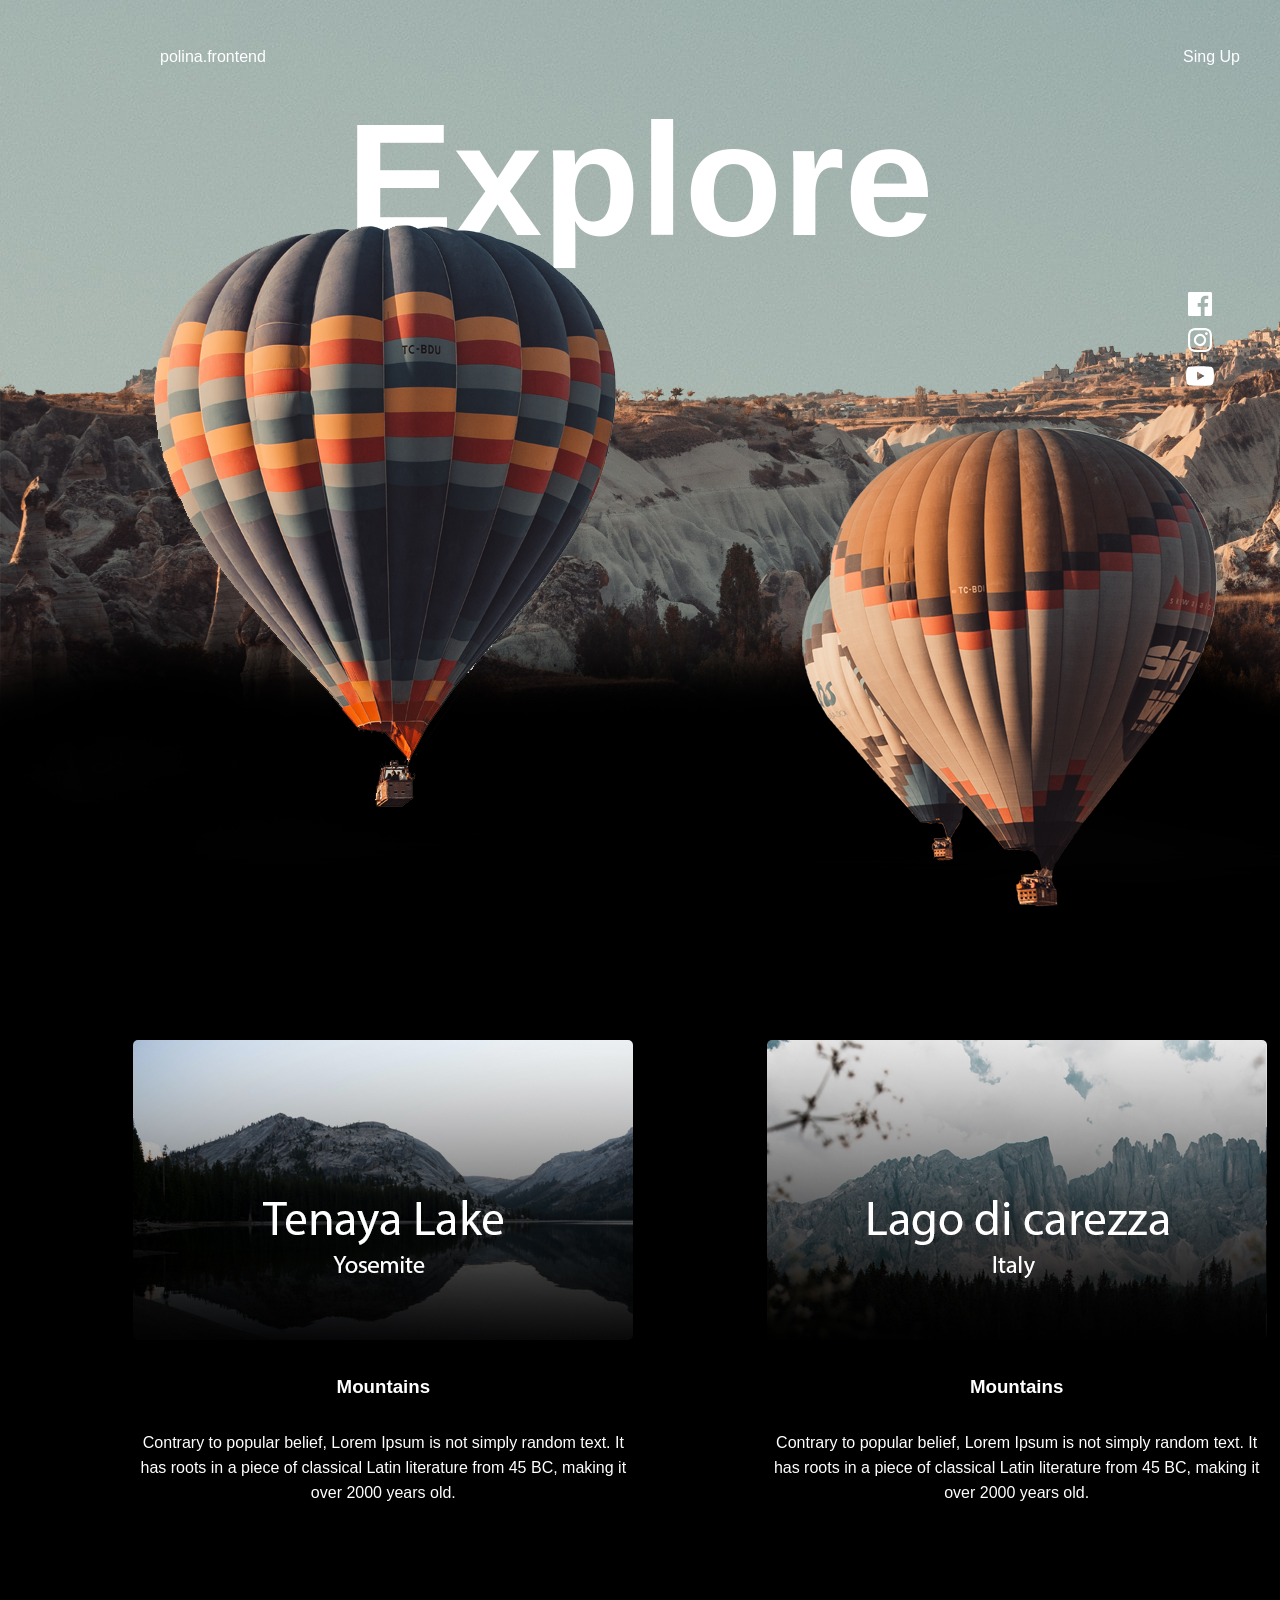
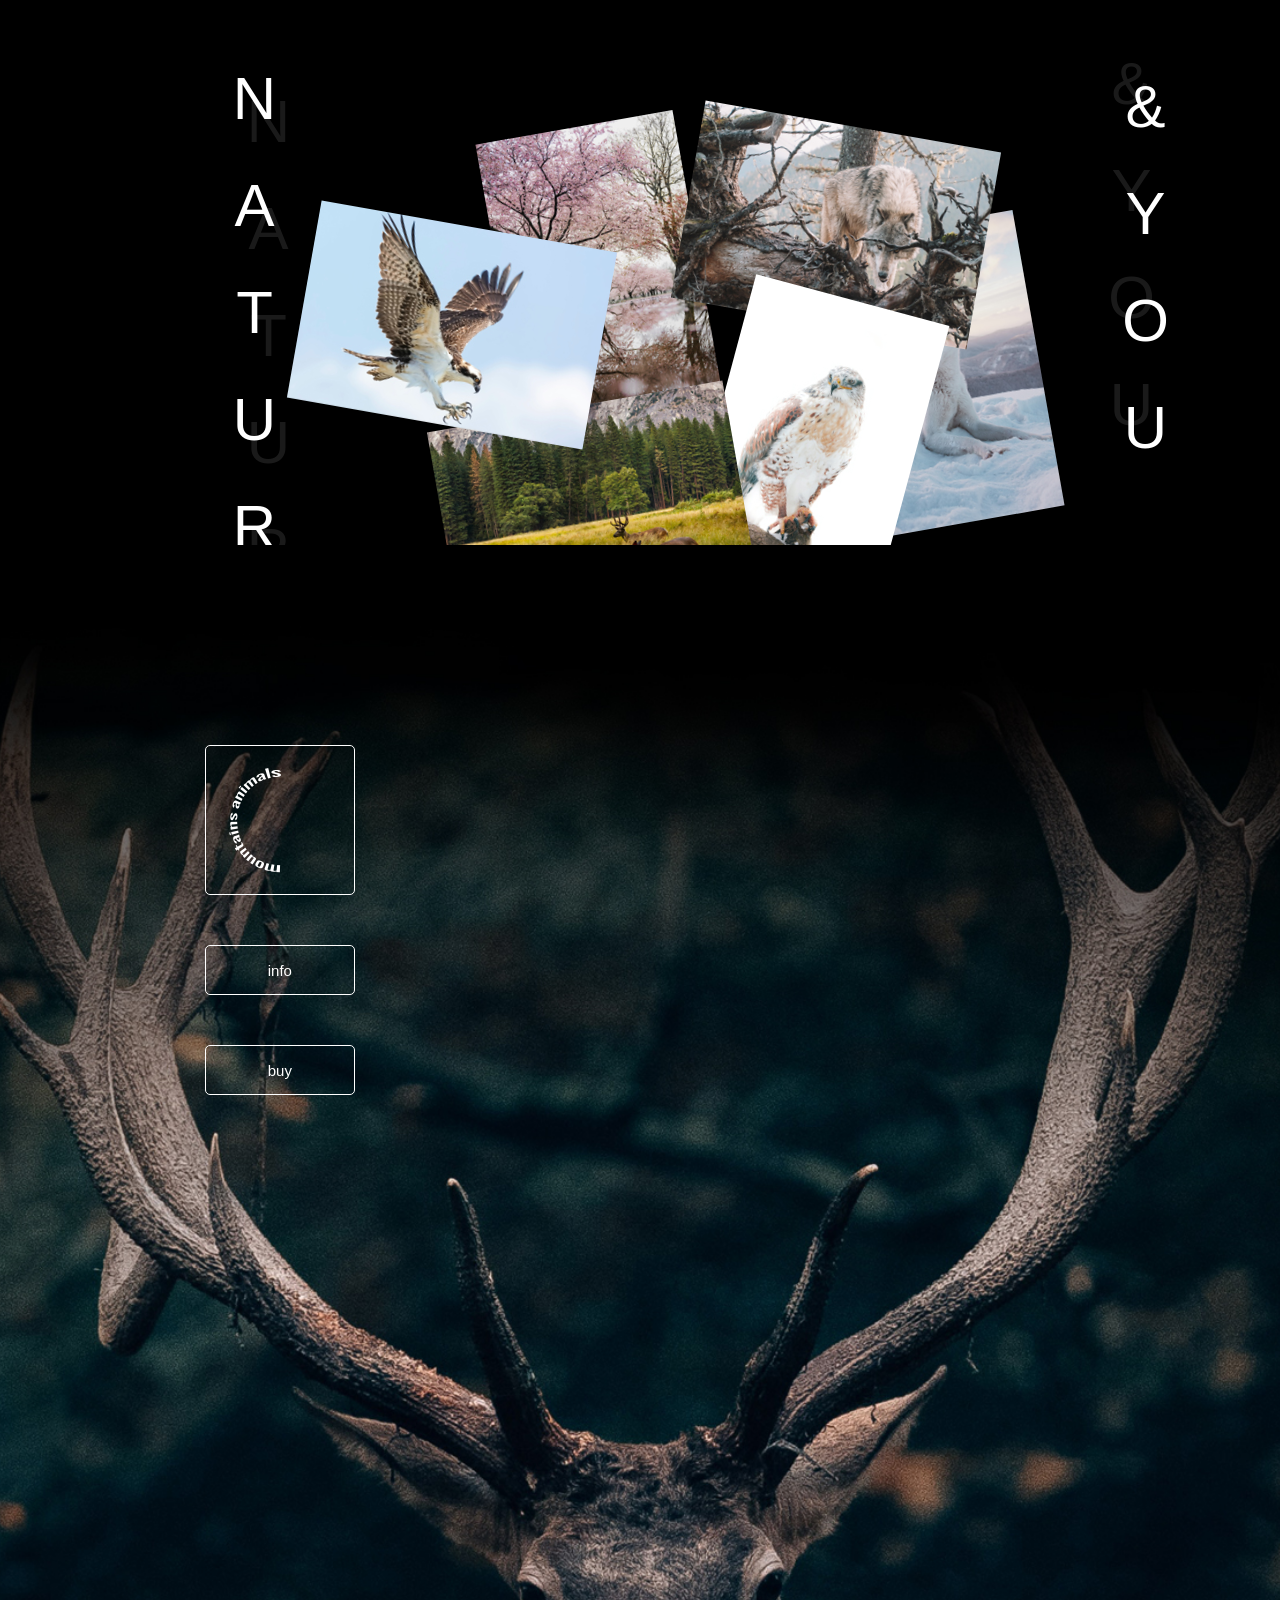
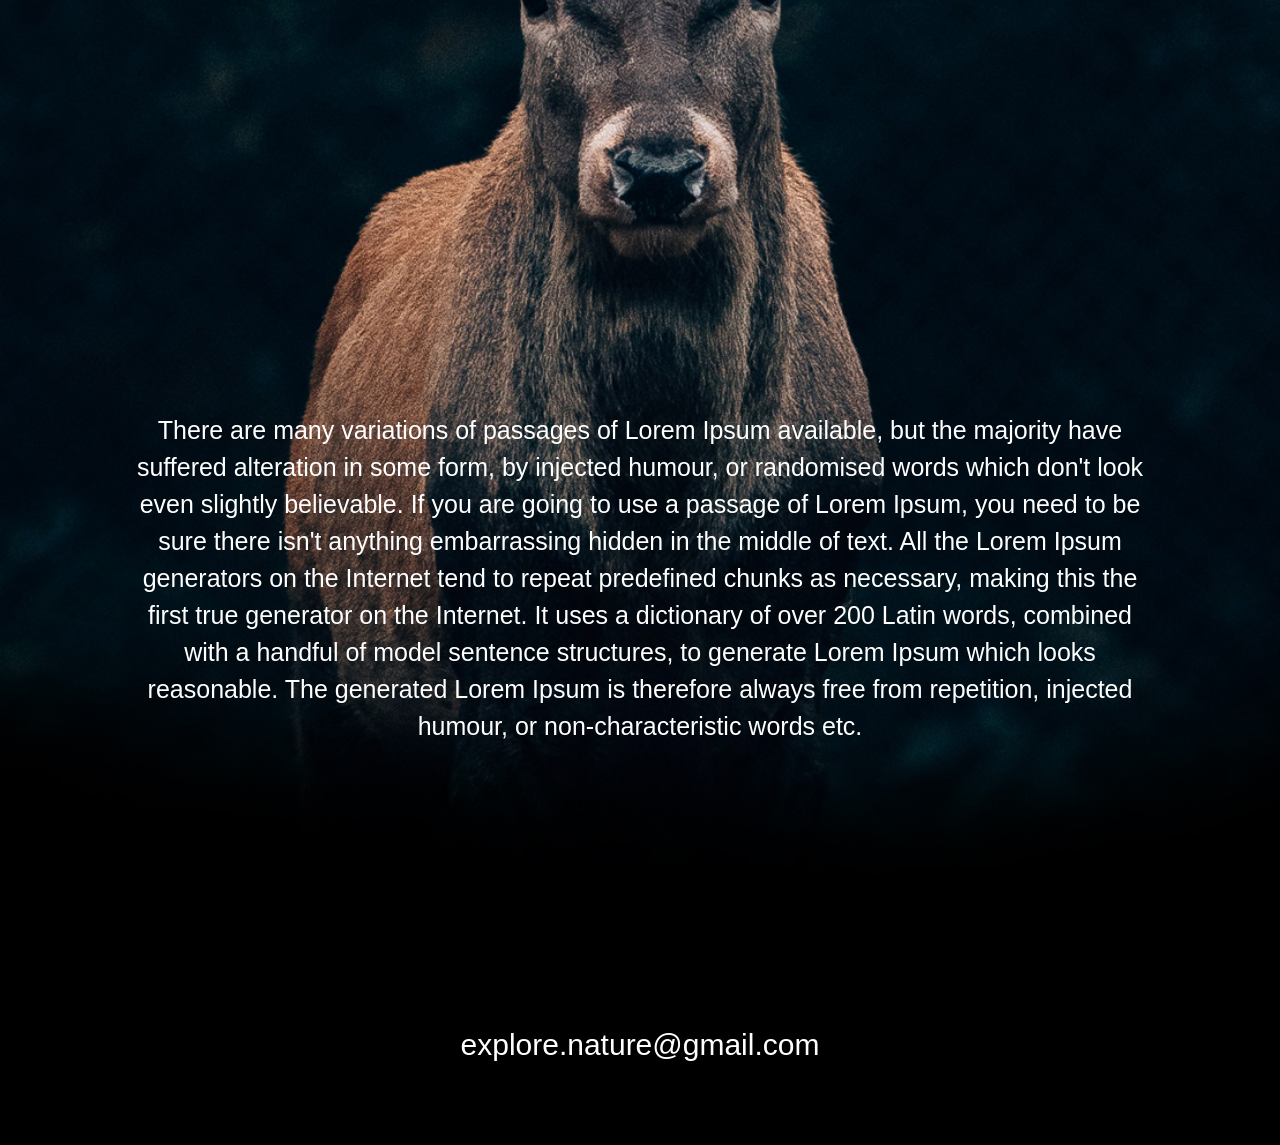
==== parallax/index.html @ 0ececf9d "add files add" ====
<!DOCTYPE html>
<html lang="en">
<head>
    <meta charset="UTF-8">
    <title>Explore</title>
    <meta http-equiv="X-UA-Compatible" content="IE=edge,chrome=1" />
    <meta name="description" content="" />
    <meta name="viewport" content="width=device-width, initial-scale=1" />
    <link rel="stylesheet" href="style.css" />
</head>
<body>
    <section>
        <nav>
            <a href="#">polina.frontend</a>
            <a href="#">Sing Up</a>
        </nav>
        <div class="social">
            <a href="#">
                <svg width="32" height="32" viewBox="0 0 32 32" xmlns="http://www.w3.org/2000/svg">
                    <path d="M26.67 4H5.33C4.97807 4.00262 4.6413 4.14358 4.39244 4.39244C4.14358 4.6413 4.00262 4.97807 4 5.33V26.67C4.00262 27.0219 4.14358 27.3587 4.39244 27.6076C4.6413 27.8564 4.97807 27.9974 5.33 28H16.82V18.72H13.7V15.09H16.82V12.42C16.82 9.32 18.71 7.63 21.49 7.63C22.42 7.63 23.35 7.63 24.28 7.77V11H22.37C20.86 11 20.57 11.72 20.57 12.77V15.08H24.17L23.7 18.71H20.57V28H26.67C27.0219 27.9974 27.3587 27.8564 27.6076 27.6076C27.8564 27.3587 27.9974 27.0219 28 26.67V5.33C27.9974 4.97807 27.8564 4.6413 27.6076 4.39244C27.3587 4.14358 27.0219 4.00262 26.67 4Z"/>
                </svg>
            </a>
            <a href="#">
                <svg width="32" height="32" viewBox="0 0 32 32" xmlns="http://www.w3.org/2000/svg">
                    <path d="M22.4056 11.0343C23.2009 11.0343 23.8456 10.3896 23.8456 9.5943C23.8456 8.79901 23.2009 8.1543 22.4056 8.1543C21.6103 8.1543 20.9656 8.79901 20.9656 9.5943C20.9656 10.3896 21.6103 11.0343 22.4056 11.0343Z"/>
                    <path d="M16.0001 9.83789C14.7813 9.83789 13.5899 10.1993 12.5766 10.8764C11.5632 11.5535 10.7734 12.5159 10.307 13.6419C9.84056 14.7679 9.71853 16.0069 9.9563 17.2023C10.1941 18.3976 10.781 19.4956 11.6428 20.3574C12.5046 21.2192 13.6026 21.8061 14.7979 22.0439C15.9933 22.2817 17.2323 22.1596 18.3583 21.6932C19.4843 21.2268 20.4467 20.437 21.1238 19.4236C21.8009 18.4103 22.1623 17.2189 22.1623 16.0001C22.1623 14.3658 21.5131 12.7984 20.3574 11.6428C19.2018 10.4871 17.6344 9.83789 16.0001 9.83789ZM16.0001 20.0001C15.209 20.0001 14.4356 19.7655 13.7778 19.326C13.12 18.8864 12.6073 18.2617 12.3046 17.5308C12.0018 16.7999 11.9226 15.9957 12.077 15.2197C12.2313 14.4438 12.6123 13.7311 13.1717 13.1717C13.7311 12.6123 14.4438 12.2313 15.2197 12.0769C15.9957 11.9226 16.7999 12.0018 17.5308 12.3046C18.2617 12.6073 18.8864 13.12 19.326 13.7778C19.7655 14.4356 20.0001 15.209 20.0001 16.0001C20.0001 17.061 19.5787 18.0784 18.8285 18.8285C18.0784 19.5787 17.061 20.0001 16.0001 20.0001Z"/>
                    <path d="M16 6.1622C19.2041 6.1622 19.5837 6.1744 20.849 6.2322C21.61 6.24126 22.3637 6.38103 23.0773 6.6454C23.5948 6.84509 24.0648 7.15087 24.457 7.5431C24.8492 7.93532 25.155 8.4053 25.3547 8.9228C25.6191 9.63641 25.7588 10.3901 25.7679 11.1511C25.8256 12.4164 25.8379 12.796 25.8379 16.0001C25.8379 19.2042 25.8257 19.5838 25.7679 20.8491C25.7588 21.6101 25.6191 22.3638 25.3547 23.0774C25.155 23.5949 24.8492 24.0649 24.457 24.4571C24.0648 24.8493 23.5948 25.1551 23.0773 25.3548C22.3637 25.6192 21.61 25.7589 20.849 25.768C19.5838 25.8257 19.2044 25.838 16 25.838C12.7956 25.838 12.4162 25.8258 11.151 25.768C10.39 25.7589 9.63631 25.6192 8.9227 25.3548C8.4052 25.1551 7.93522 24.8493 7.543 24.4571C7.15077 24.0649 6.84499 23.5949 6.6453 23.0774C6.38093 22.3638 6.24116 21.6101 6.2321 20.8491C6.1744 19.5838 6.1621 19.2042 6.1621 16.0001C6.1621 12.796 6.1743 12.4164 6.2321 11.1511C6.24116 10.3901 6.38093 9.63641 6.6453 8.9228C6.84497 8.40528 7.15076 7.93529 7.54298 7.54304C7.93521 7.1508 8.40519 6.845 8.9227 6.6453C9.63631 6.38093 10.39 6.24116 11.151 6.2321C12.4163 6.1744 12.7959 6.1621 16 6.1621V6.1622ZM16 4C12.741 4 12.3323 4.0138 11.0524 4.0722C10.0571 4.09218 9.07229 4.28079 8.14 4.63C7.34273 4.93831 6.61868 5.4098 6.01424 6.01424C5.4098 6.61868 4.93831 7.34273 4.63 8.14C4.28073 9.07245 4.09213 10.0574 4.0722 11.0529C4.0138 12.3323 4 12.741 4 16C4 19.259 4.0138 19.6677 4.0722 20.9476C4.09214 21.9431 4.28075 22.928 4.63 23.8605C4.93831 24.6578 5.4098 25.3818 6.01424 25.9863C6.61868 26.5907 7.34273 27.0622 8.14 27.3705C9.07245 27.7198 10.0574 27.9084 11.0529 27.9283C12.3323 27.9862 12.741 28 16 28C19.259 28 19.6677 27.9862 20.9476 27.9278C21.9431 27.9079 22.928 27.7193 23.8605 27.37C24.6578 27.0617 25.3818 26.5902 25.9863 25.9858C26.5907 25.3813 27.0622 24.6573 27.3705 23.86C27.7198 22.9275 27.9084 21.9426 27.9283 20.9471C27.9862 19.6677 28 19.259 28 16C28 12.741 27.9862 12.3323 27.9278 11.0524C27.9078 10.0571 27.7192 9.07229 27.37 8.14C27.0616 7.34283 26.5901 6.61887 25.9857 6.01452C25.3812 5.41017 24.6572 4.93876 23.86 4.6305C22.9275 4.28124 21.9426 4.09264 20.9471 4.0727C19.6677 4.0138 19.259 4 16 4Z"/>
                </svg>
            </a>
            <a href="#">
                <svg width="32" height="32" viewBox="0 0 32 32" xmlns="http://www.w3.org/2000/svg">
                    <path d="M29.41 9.25995C29.2507 8.66799 28.9387 8.12826 28.5052 7.69479C28.0717 7.26131 27.532 6.94929 26.94 6.78995C24.76 6.19995 16 6.19995 16 6.19995C16 6.19995 7.24002 6.19995 5.06002 6.78995C4.46806 6.94929 3.92833 7.26131 3.49485 7.69479C3.06138 8.12826 2.74936 8.66799 2.59002 9.25995C2.18297 11.4832 1.98543 13.7398 2.00002 16C1.98543 18.2601 2.18297 20.5167 2.59002 22.74C2.74936 23.3319 3.06138 23.8716 3.49485 24.3051C3.92833 24.7386 4.46806 25.0506 5.06002 25.2099C7.24002 25.7999 16 25.7999 16 25.7999C16 25.7999 24.76 25.7999 26.94 25.2099C27.532 25.0506 28.0717 24.7386 28.5052 24.3051C28.9387 23.8716 29.2507 23.3319 29.41 22.74C29.8171 20.5167 30.0146 18.2601 30 16C30.0146 13.7398 29.8171 11.4832 29.41 9.25995ZM13.2 20.2V11.8L20.47 16L13.2 20.2Z"/>
                </svg>
            </a>
        </div>
        <div class="container" id="main">
            <h2 class="main-title" id="title">Explore</h2>
            <img src="3.png" id="bg1">
            <img src="1.png" id="balloon">
            <img src="2.png" id="balloons">
        </div>
        <div class="content" id="content">
            <div class="content-images">
                <div class="content-block left" id="left">
                    <img src="222.jpg" class="w22">
                    <h3  class="text">Mountains</h3>
                    <p>Contrary to popular belief, Lorem Ipsum is not simply random text. It has roots in a piece of classical Latin literature from 45 BC, making it over 2000 years old. </p>
                </div>
                <div class="content-block right" id="right">
                    <img src="333.jpg" class="w33">
                    <h3 class="text">Mountains</h3>
                    <p>Contrary to popular belief, Lorem Ipsum is not simply random text. It has roots in a piece of classical Latin literature from 45 BC, making it over 2000 years old. </p>
                </div>
            </div>
        </div>
        <div class="photos">
            <p id="nature">nature</p>
            <p id="nature2">nature</p>
            <div class="items">
                <div class="photo1_hover">
                    <img src="11.jpg" id="photo1">
                </div>
                <img src="22.jpg" id="photo2">
                <img src="33.jpg" id="photo3">
                <img src="44.jpg" id="photo4">
                <img src="55.jpg" id="photo6">
                <img src="66.jpg" id="photo5">
            </div>
            <p id="you">&you</p>
            <p id="you2">&you</p>
        </div>
        <div class="photo">
            <div class="textRotate">
                <img src="15.png"  id="textRotate">
            </div>
            <button class="btn-info">info</button>
            <button class="btn-buy">buy</button>
           <img src="big-photo2.jpg" id="big-photo">
            <p class="photo-text" id="photo-text">There are many variations of passages of Lorem Ipsum available, but the majority have suffered alteration in some form, by injected humour, or randomised words which don't look even slightly believable. If you are going to use a passage of Lorem Ipsum, you need to be sure there isn't anything embarrassing hidden in the middle of text. All the Lorem Ipsum generators on the Internet tend to repeat predefined chunks as necessary, making this the first true generator on the Internet. It uses a dictionary of over 200 Latin words, combined with a handful of model sentence structures, to generate Lorem Ipsum which looks reasonable. The generated Lorem Ipsum is therefore always free from repetition, injected humour, or non-characteristic words etc.</p>
        </div>
        <div class="footer" id="footer">
            <p class="footer-text">explore.nature@gmail.com</p>
        </div>
    </section>

    <script src="./script.js"></script>
</body>
</html>
---- parallax/style.css ----
@keyframes slideInFromTop {
    0% {
        transform: translateY(50%);
    }
    100% {
        transform: translateY(0);
    }
}

@keyframes slideInFromBottom {
    0% {
        transform: translateY(50%);
    }
    100% {
        transform: translateY(0);
    }
}

@keyframes slideIn {
    0% {
        opacity: 0;
    }
    100% {
        opacity: 1;
    }
}

@keyframes slideInleft {
    0% {
        opacity: 0;
        transform: translateX(-50%);
    }
    100% {
        opacity: 1;
        transform: translateX(0);
    }
}

@keyframes slideInRight {
    0% {
        opacity: 0;
        transform: translateX(50%);
    }
    100% {
        opacity: 1;
        transform: translateX(0);
    }
}

@keyframes rotateAnimation1 {
    0% {
        transform: rotate(-45deg);
        left: 45%;
        top: 50px;
    }
    100% {
        left: 49%;
        top: -20px;
        transform: rotate(10deg);
    }
}

@keyframes rotateAnimation1_hover {
    0% {
        transform: rotate(0deg);
    }
    100% {
        transform: rotate(-10deg);
    }
}
@keyframes rotateAnimation2 {
    0% {
        left: 47%;
        bottom: 155px;
        transform: rotate(45deg);
    }
    100% {
        left: 51%;
        bottom: 50px;
        transform: rotate(15deg);
    }
}

@keyframes rotateAnimation3 {
    0% {
        right: 45%;
        top: 50px;
        transform: rotate(-45deg);
    }
    100% {
        right: 50%;
        top: -20px;
        transform: rotate(-10deg);
    }
}

@keyframes rotateAnimation4 {
    0% {
        right: 42%;
        bottom: 155px;
        transform: rotate(-45deg);
    }
    100% {
        right: 47%;
        bottom: 40px;
        transform: rotate(-10deg);
    }
}

@keyframes rotateAnimation5 {
    0% {
        right: 40%;
        top: 80px;
        transform: rotate(45deg);
    }
    100% {
        right: 57%;
        top: 80px;
        transform: rotate(10deg);
    }
}

@keyframes rotateAnimation6 {
    0% {
        left: 40%;
        bottom: 120px;
        transform: rotate(55deg);
    }
    100% {
        left: 60%;
        bottom: 120px;
        transform: rotate(-10deg);
    }
}


@keyframes slideInBottom {
    0% {
        opacity: 0;
        transform: translateX(-50%) translateY(200px);
    }
    100% {
        opacity: 1;
        transform: translateX(-50%) translateY(0);
    }
}

@keyframes slideInBottomFooter {
    0% {
        opacity: 0;
        transform: translateY(-100px);
    }
    100% {
        opacity: 1;
        transform: translateY(0);
    }
}

@keyframes rotating {
    100% {
        transform:rotate(360deg);
    }
}

body {
    margin: 0 auto;
    min-width: 1400px;
    max-width: 2500px;
    background-color: black;
}

* {
    margin: 0;
    padding: 0;
    box-sizing: border-box;
    font-family: "Roboto", sans-serif;
}

nav {
    width: 100%;
    display: flex;
    padding: 3rem 10rem;
    justify-content: space-between;
    position: absolute;
    z-index: 20;
}

nav a {
    color: white;
    text-decoration: none;
}

section {
    position: relative;
    width: inherit;
    height: auto;
    overflow: hidden;
}

.social {
    position: fixed;
    bottom: 50%;
    right: 5%;
    transform: translateY(-50%);
    z-index: 100;
    fill: white;
    text-decoration: none;
    display: flex;
    flex-direction: column;
    align-items: center;
    justify-content: center;
}

.container {
    position: relative;
    z-index: 10;
    width: 100%;
    height: 100vh;
    background-image: url("./bg.jpg");
}

#balloon {
    width: fit-content;
    position: absolute;
    left: 10%;
    object-fit: cover;
    z-index: 2;
    animation: 1s ease-out 0s 1 slideInFromBottom;
    transition: top 2s ease 0s;
}

#balloons {
    width: fit-content;
    position: absolute;
    right: 10%;
    object-fit: cover;
    z-index: 2;
    animation: 1s ease  slideInFromTop;
    transition: top 2s ease 0s;
}

#bg1 {
    position: absolute;
    height: 100vh;
    object-fit: cover;
    z-index: 2;
    transition: top;
    width: min-content;
}

#title {
    animation: 1s ease-out 0s 1 slideIn;
}

.main-title {
    position: fixed;
    height: 100vh;
    line-height: 100vh;
    top: 20%;
    left: 50%;
    font-size: 10rem;
    transform: translate(-50%, -50%);
    color: white;
    z-index: 2;
}

.content {
    width: 100%;
    min-height: 60vh;
    color: white;
    position: relative;
    z-index: 20;
    background-image: url("./bg-black.png");
    background-position: center top;
}

.content-images {
    display: flex;
    justify-content: space-evenly;
    align-items: center;
    text-align: center;
    padding-top: 10%;
}

.content-images .content-block {
    z-index: 5;
    margin: 0;
}

.content-images .content-block img {
    border-radius: 5px;
}

.content-images .content-block p {
    font-weight: lighter;
    line-height: 25px;
    width: 500px;
    padding-bottom: 100px;
    margin: 0 auto;
}

.text {
    padding: 2rem 0;
}

.left {
    background-color: black;
    border-radius: 5px;
    transform: translateX(-100px);
    opacity: 0;
    animation-fill-mode: forwards;
    animation-duration: 1.5s;
}

.right {
    background-color: black;
    border-radius: 5px;
    transform: translateX(100px);
    opacity: 0;
    animation-duration: 1.5s;
    animation-fill-mode: forwards;
}

.photos {
    height: 60vh;
    width: 100%;
    background-color: black;
    text-align: center;
    position: relative;
    z-index: 20;
    padding-top: 10%;
}

.items {
    position: relative;
    height: 500px;
}

.items:hover {

}

#nature, #you, #nature2, #you2 {
    position: absolute;
    height: 80%;
    text-align: center;
    padding: 10px;
    writing-mode: vertical-lr;
    text-orientation: upright;
    color: white;
    font-size: 60px;
    letter-spacing: 40px;
    font-weight: lighter;
    text-transform: uppercase;
}

#nature {
    top: 50px;
    left: 15%;
}

#nature2 {
    top: 73px;
    left: 16%;
    opacity: 0.1;
}

#you {
    bottom: 50px;
    right: 15%;
}

#you2 {
    bottom: 73px;
    right: 16%;
    opacity: 0.1;
}

#photo1 {
    position: absolute;
    top: 50px;
    left: 45%;
    z-index: 4;
    transform: rotate(-45deg);
    animation-duration: 0.9s;
    animation-fill-mode: forwards;
    cursor: pointer;
}

/*.photo1_hover:hover {*/
/*    animation-name: rotateAnimation1_hover;*/
/*    animation-duration: 0.9s;*/
/*    animation-fill-mode: forwards;*/
/*}*/

/*.photo1_hover:hover #photo1 {*/
/*    z-index: 1000;*/
/*}*/

#photo2 {
    position: absolute;
    left: 47%;
    bottom: 155px;
    z-index: 4;
    transform: rotate(45deg);
    animation-duration: 0.9s;
    animation-fill-mode: forwards;
}

#photo3 {
    position: absolute;
    right: 45%;
    z-index: 3;
    transform: rotate(-45deg);
    animation-duration: 0.9s;
    animation-fill-mode: forwards;
}

#photo4 {
    position: absolute;
    right: 40%;
    z-index: 4;
    transform: rotate(-45deg);
    animation-duration: 0.9s;
    animation-fill-mode: forwards;
}

#photo5 {
    position: absolute;
    right: 40%;
    z-index: 4;
    transform: rotate(45deg);
    animation-duration: 0.9s;
    animation-fill-mode: forwards;
}

#photo6 {
    position: absolute;
    left: 40%;
    z-index: 3;
    transform: rotate(-45deg);
    animation-duration: 0.9s;
    animation-fill-mode: forwards;
}

.photo {
    height: 2000px;
    width: 100%;
    max-width: 100vw;
    background-color: black;
    text-align: center;
    position: relative;
    z-index: 20;
    display: flex;
    justify-content: center;
}

.textRotate {
    width: 150px;
    height: 150px;
    position: absolute;
    top: 10%;
    left: 16%;
    border-radius: 5px;
    border: 1px solid white;
}
.btn-info {
    width: 150px;
    height: 50px;
    position: absolute;
    font-size: 15px;
    top: 20%;
    left: 16%;
    border-radius: 5px;
    border: 1px solid white;
    background-color: transparent;
    color: white;
    transition: background-color ease 0.5s;
}
.btn-buy {
    width: 150px;
    height: 50px;
    font-size: 15px;
    position: absolute;
    top: 25%;
    left: 16%;
    border-radius: 5px;
    border: 1px solid white;
    background-color: transparent;
    color: white;
    transition: background-color ease 0.5s;
}

button:hover {
    background-color: white;
    color: black;
    cursor: pointer;
}

#textRotate {
    animation: rotating 7s linear infinite;
}

.photo-text {
    position: absolute;
    bottom: 10%;
    left: 50%;
    width: 80%;
    transform: translateX(-50%) translateY(-100px);
    color: white;
    font-size: 25px;
    line-height: 37px;
    font-weight: lighter;
    opacity: 0;
    animation-fill-mode: forwards;
    animation-duration: 1s;
}

.footer {
    height: 200px;
    width: 100%;
    max-width: 100vw;
    background-color: black;
    text-align: center;
    position: relative;
    z-index: 20;
    display: flex;
    justify-content: center;
    align-items: center;
    transform: translateY(-100px);
    opacity: 0;
    animation-fill-mode: forwards;
    animation-duration: 1s;
}

.footer-text {
    color: white;
    font-size: 30px;
}
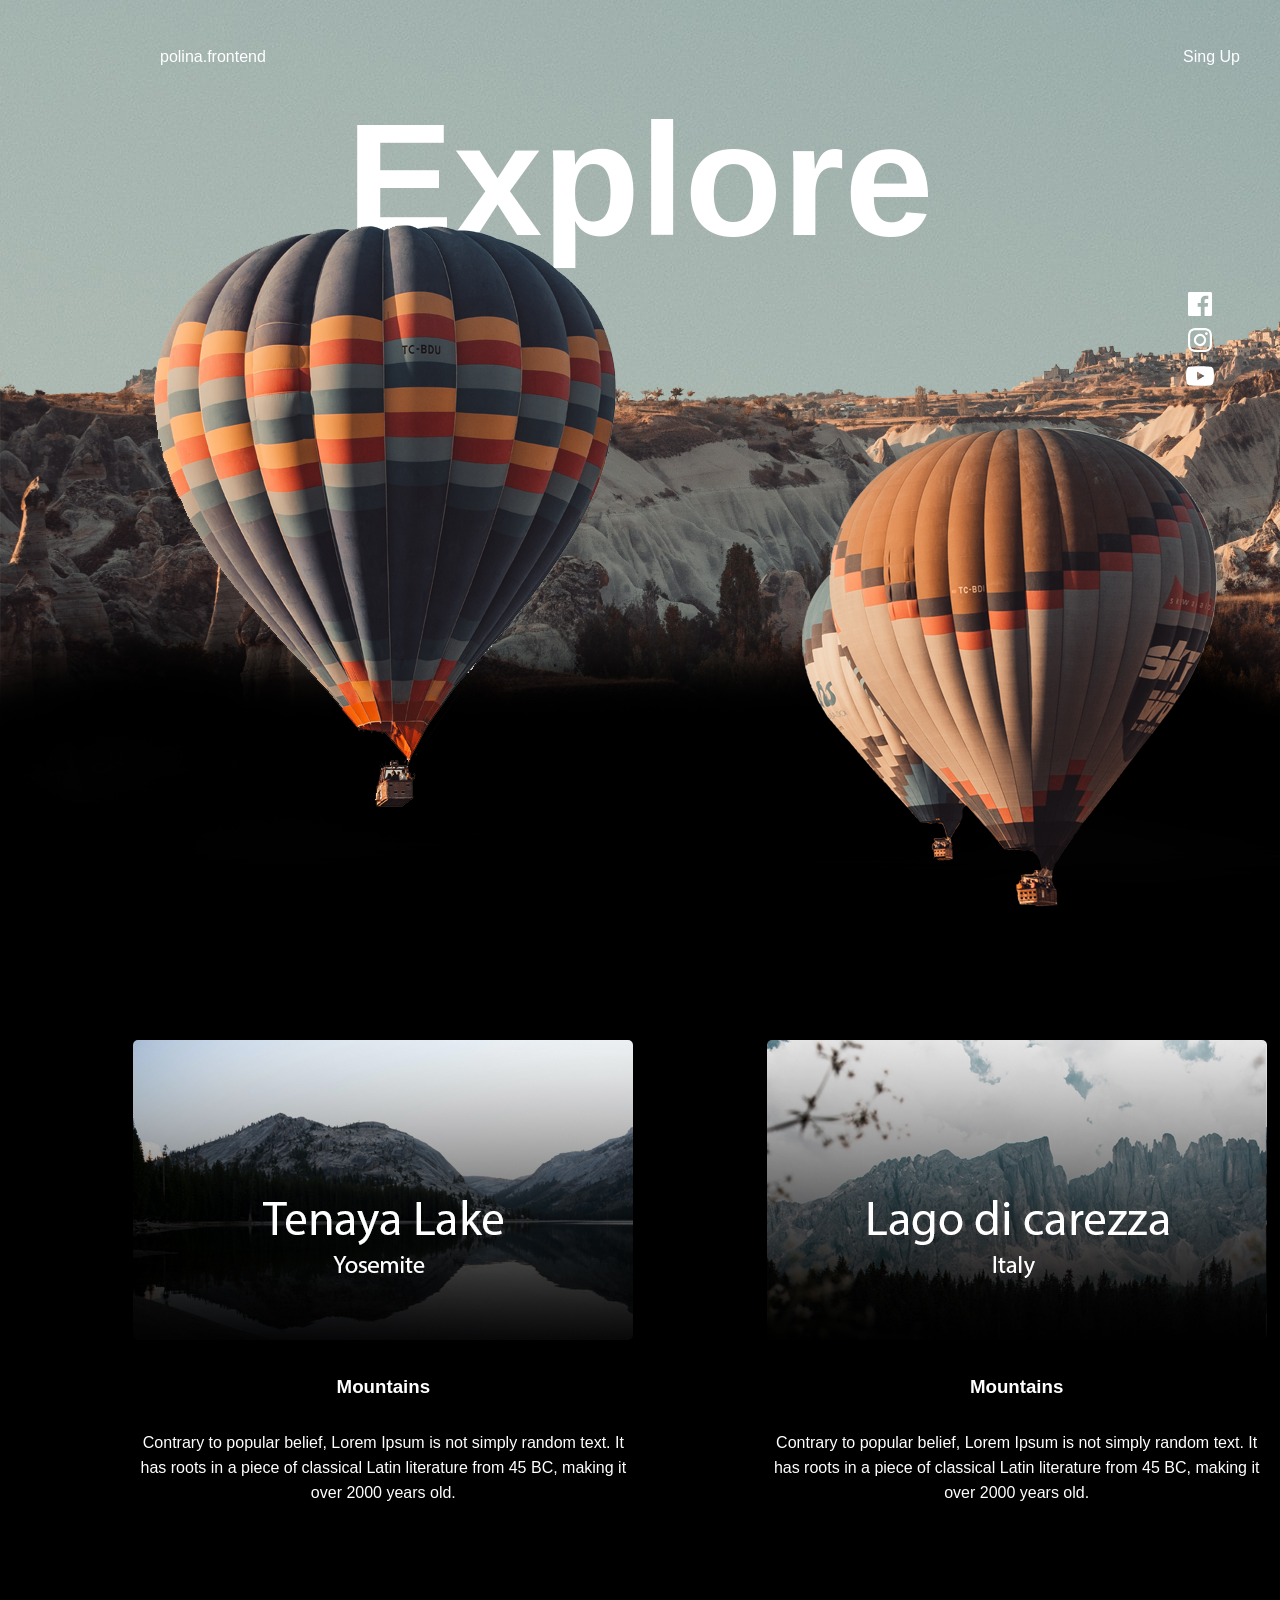
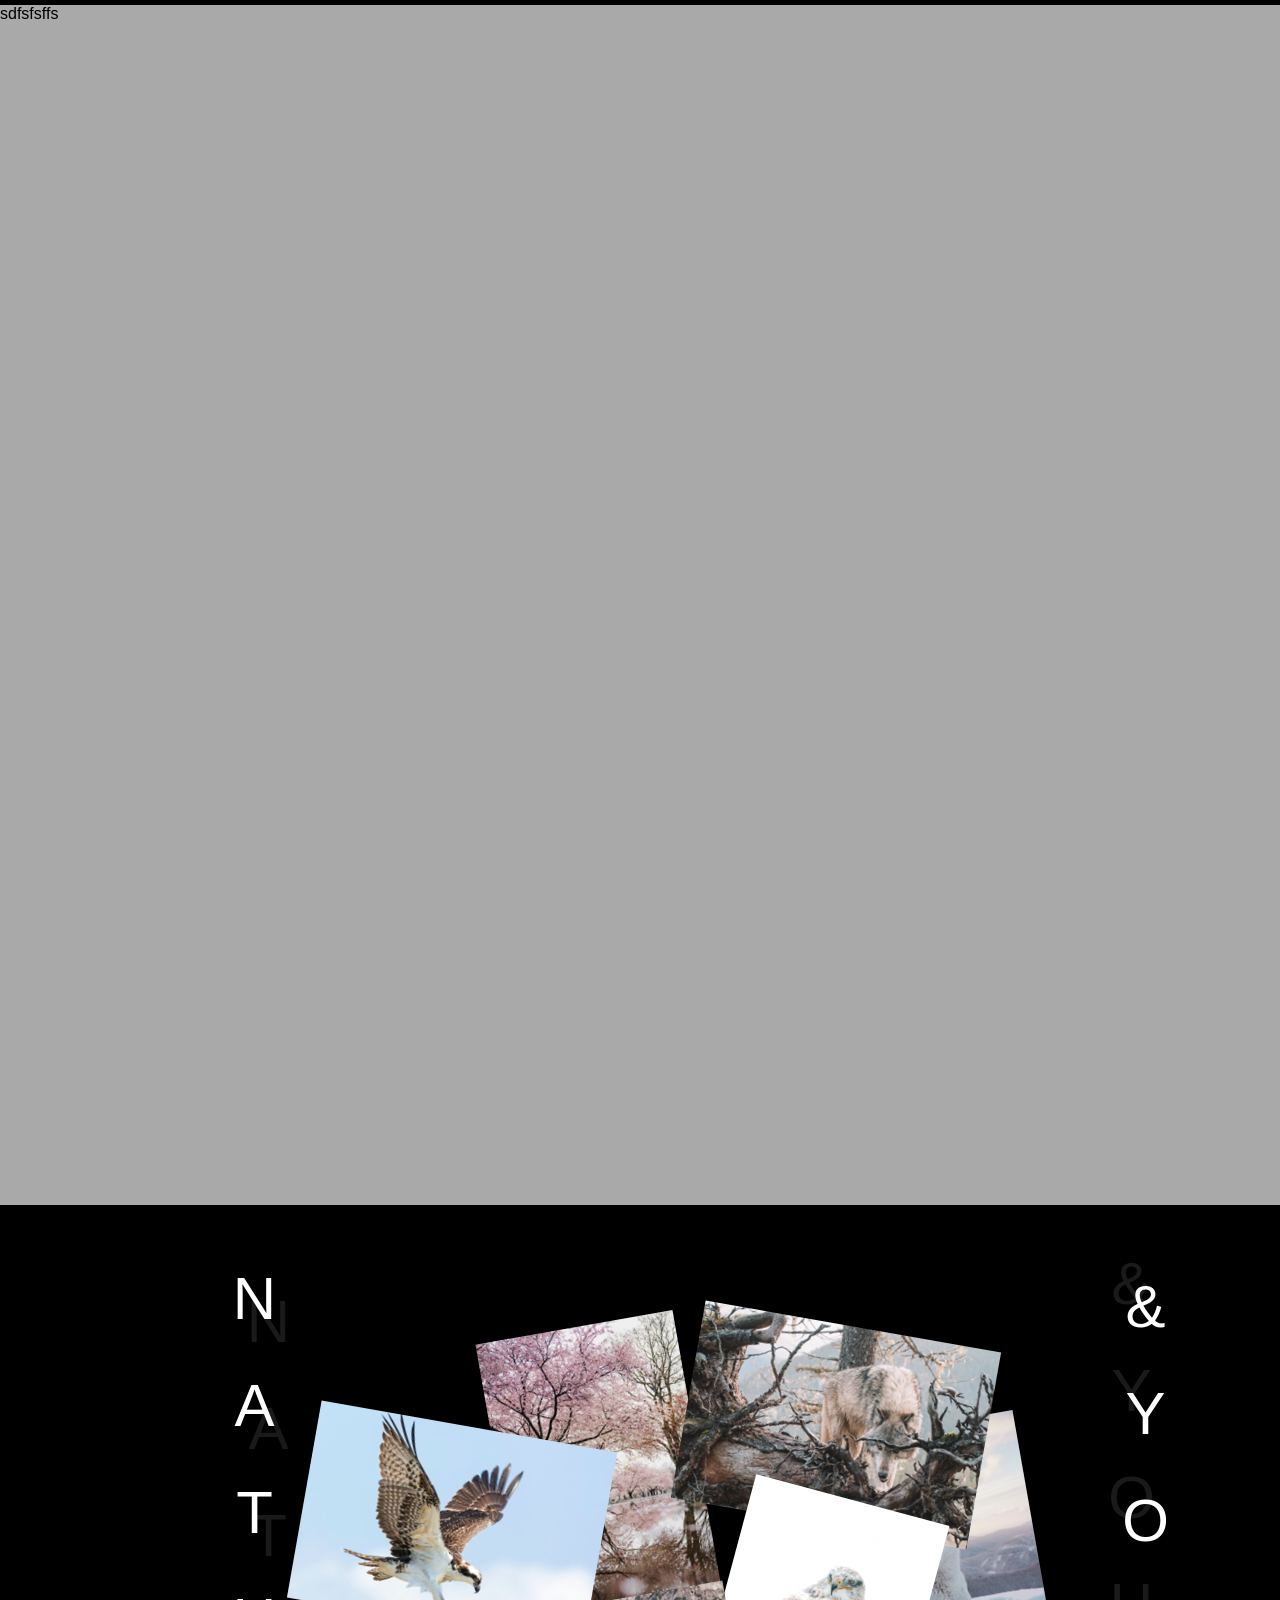
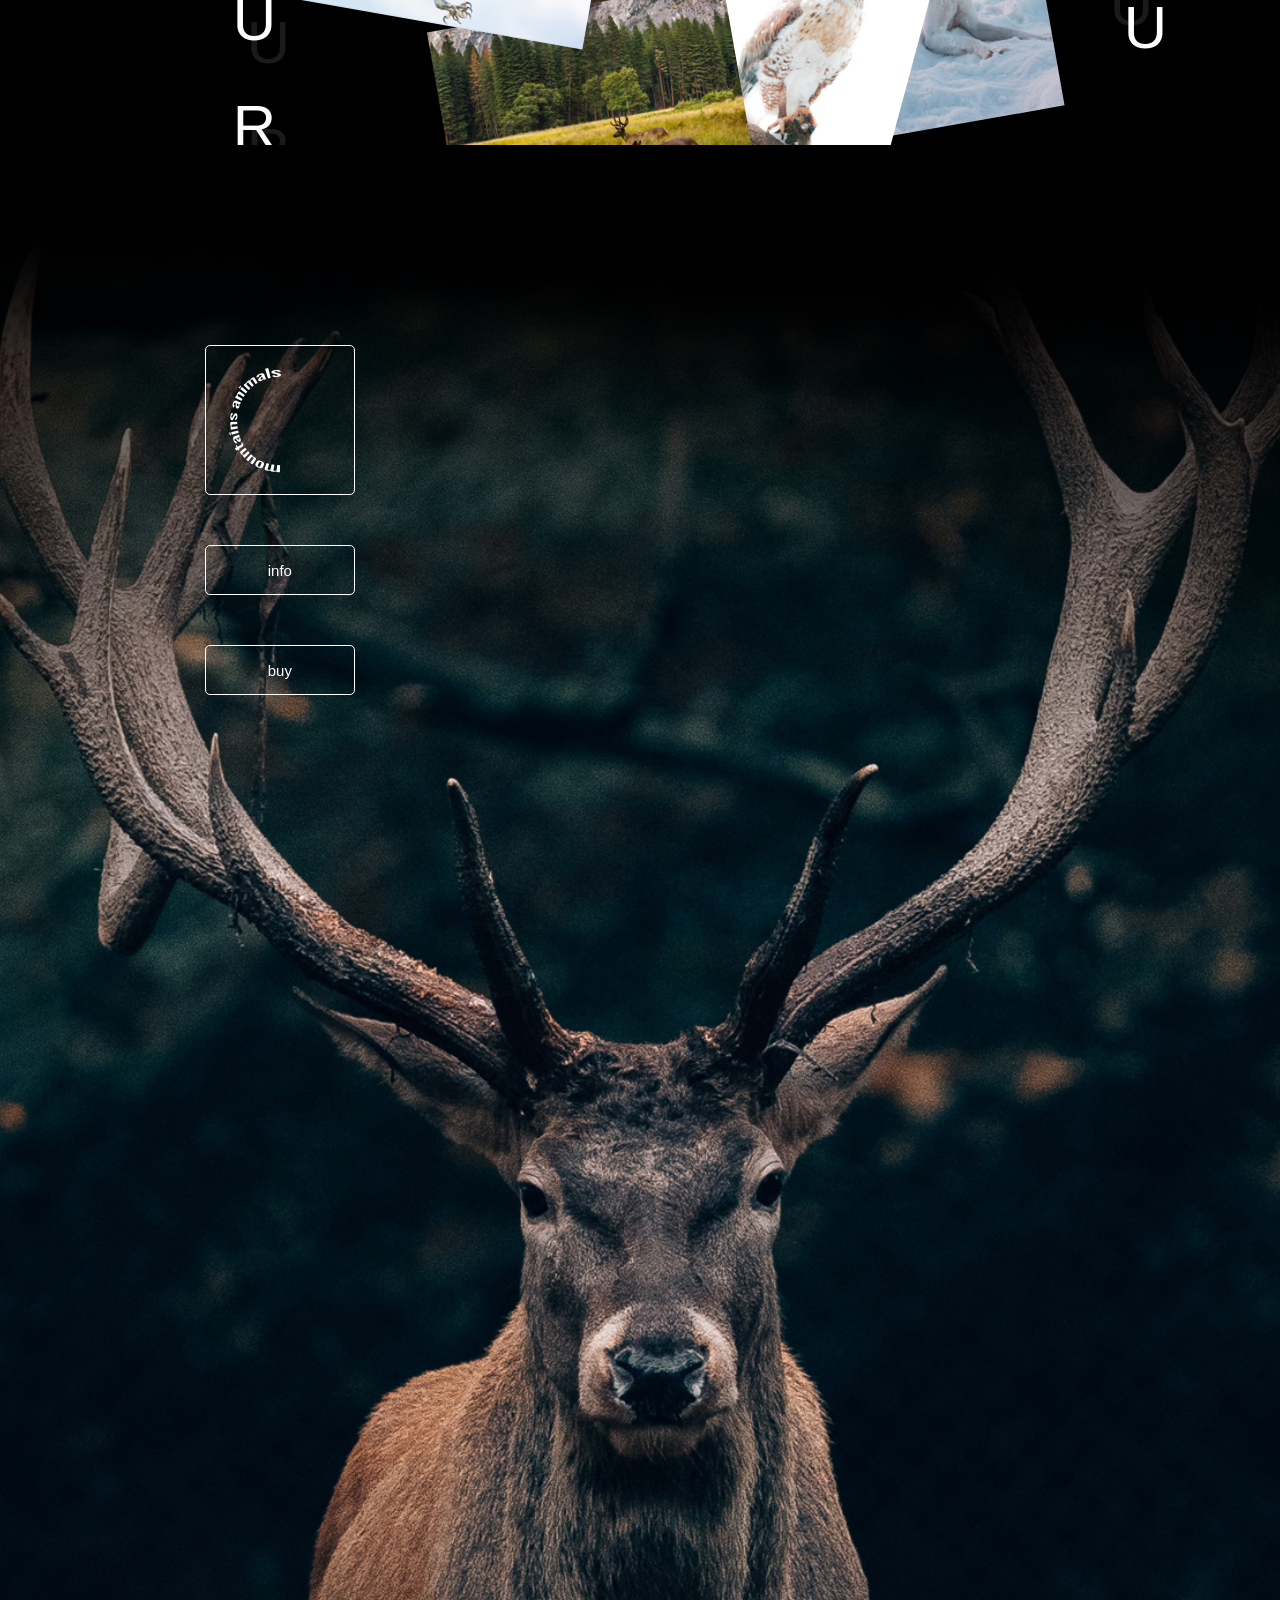
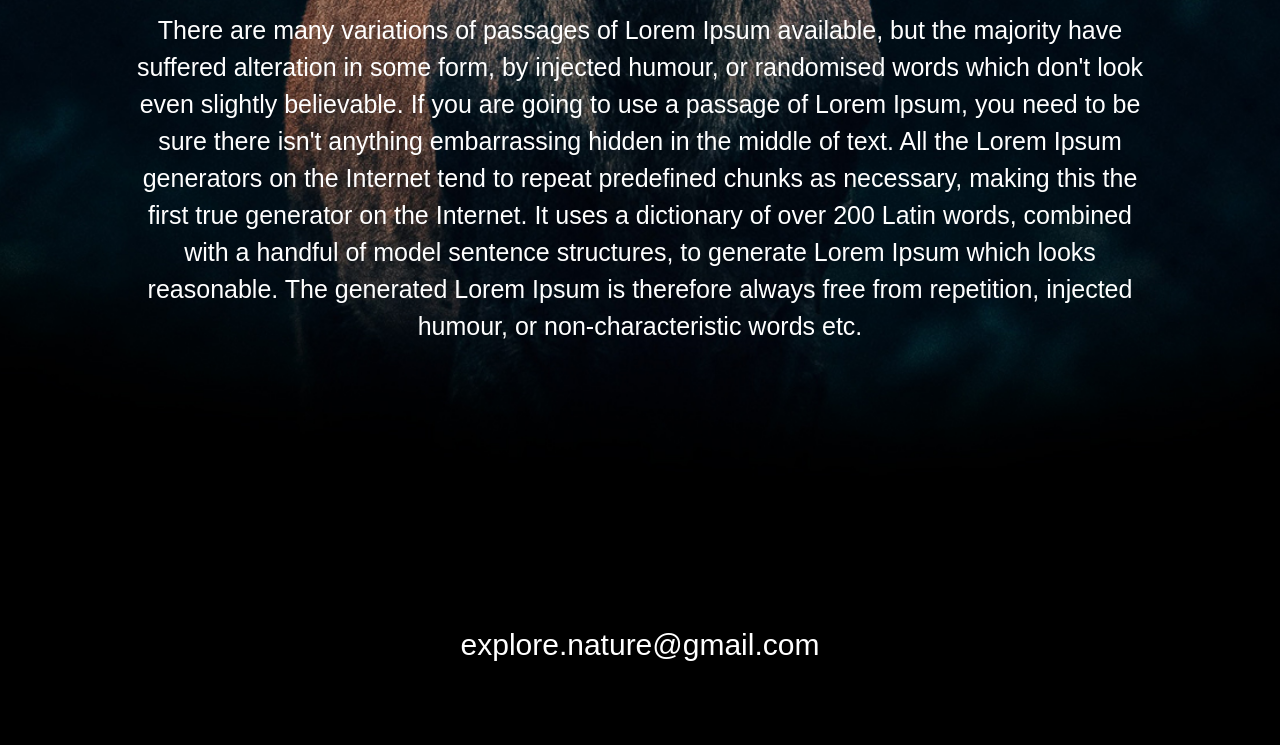
==== commit c9d0f641: "fix2" ====
--- a/parallax/index.html
+++ b/parallax/index.html
@@ -53,6 +53,9 @@
                 </div>
             </div>
         </div>
+        <div class="air">
+            <p>sdfsfsffs</p>
+        </div>
         <div class="photos">
             <p id="nature">nature</p>
             <p id="nature2">nature</p>
--- a/parallax/style.css
+++ b/parallax/style.css
@@ -321,6 +321,14 @@
     animation-fill-mode: forwards;
 }
 
+.air {
+    position: relative;
+    height: 1200px;
+    width: 100%;
+    background-color: darkgrey;
+    z-index: 10;
+}
+
 .photos {
     height: 60vh;
     width: 100%;
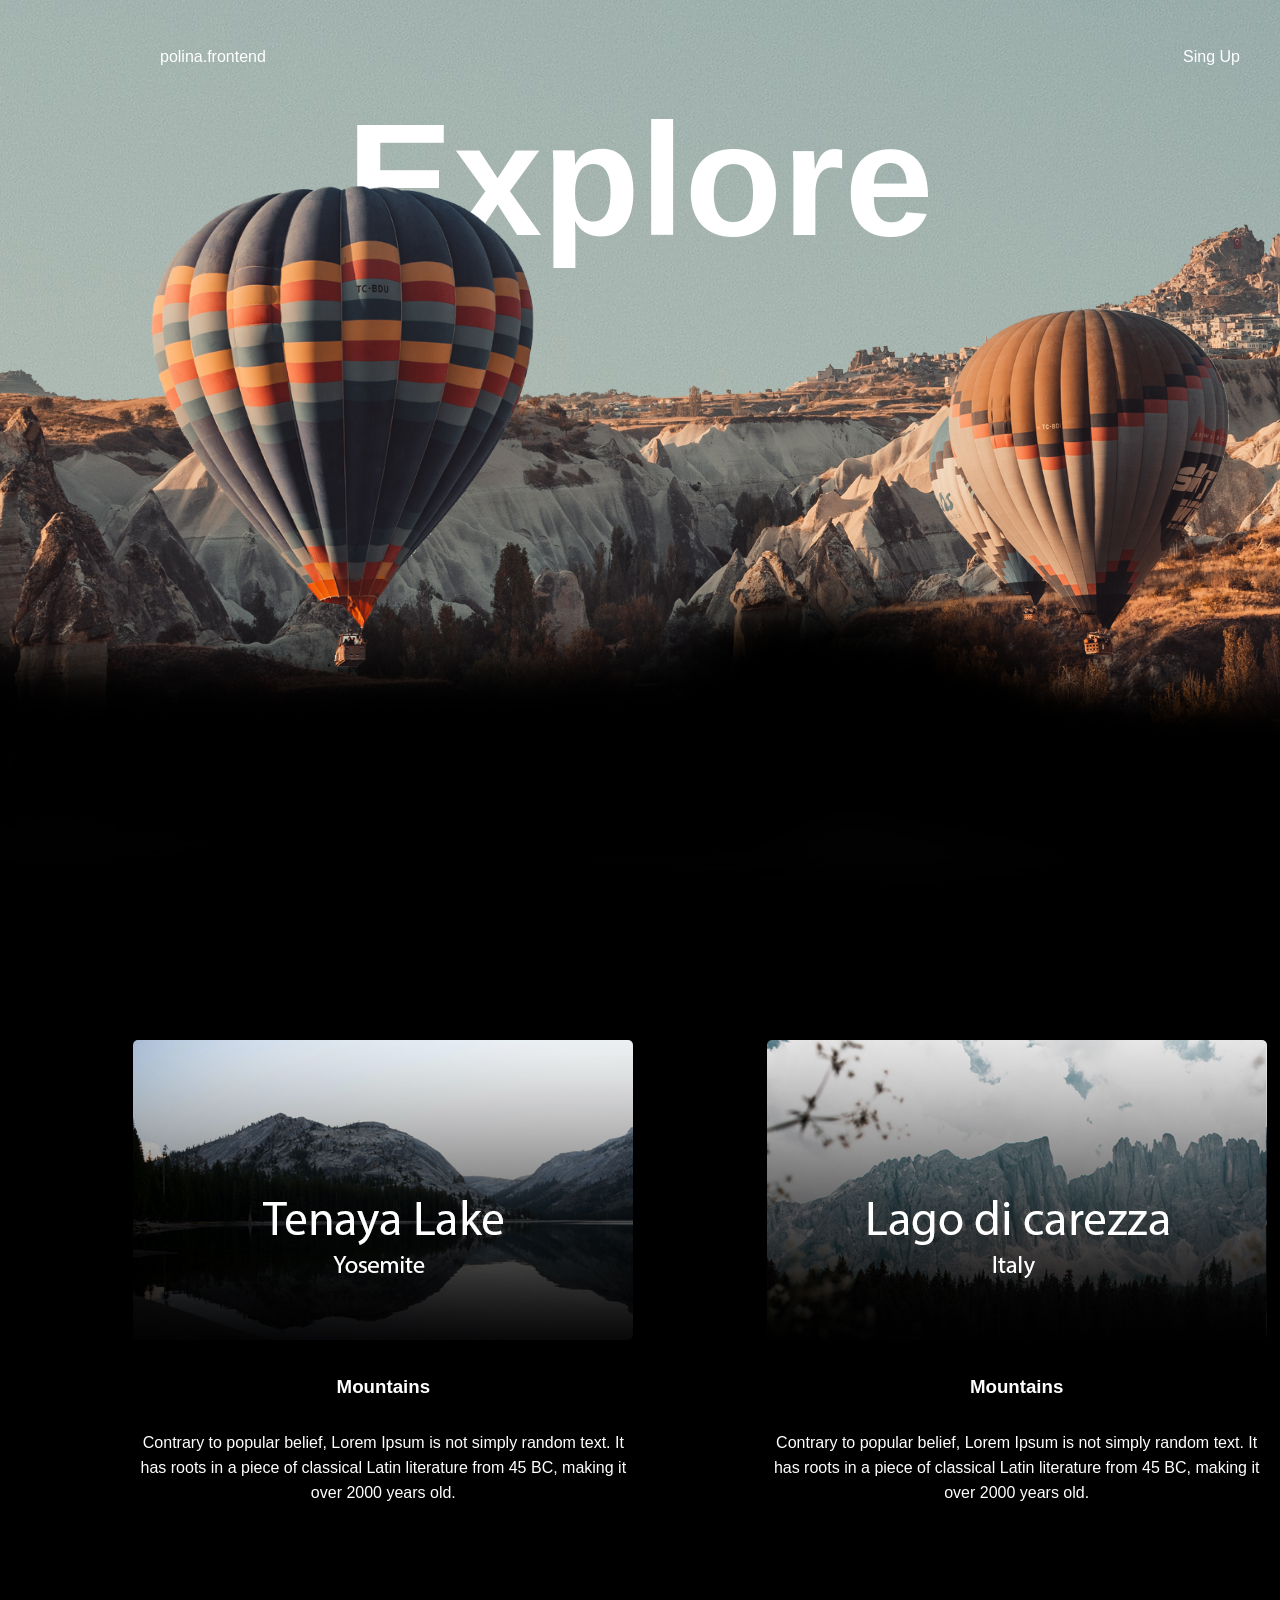
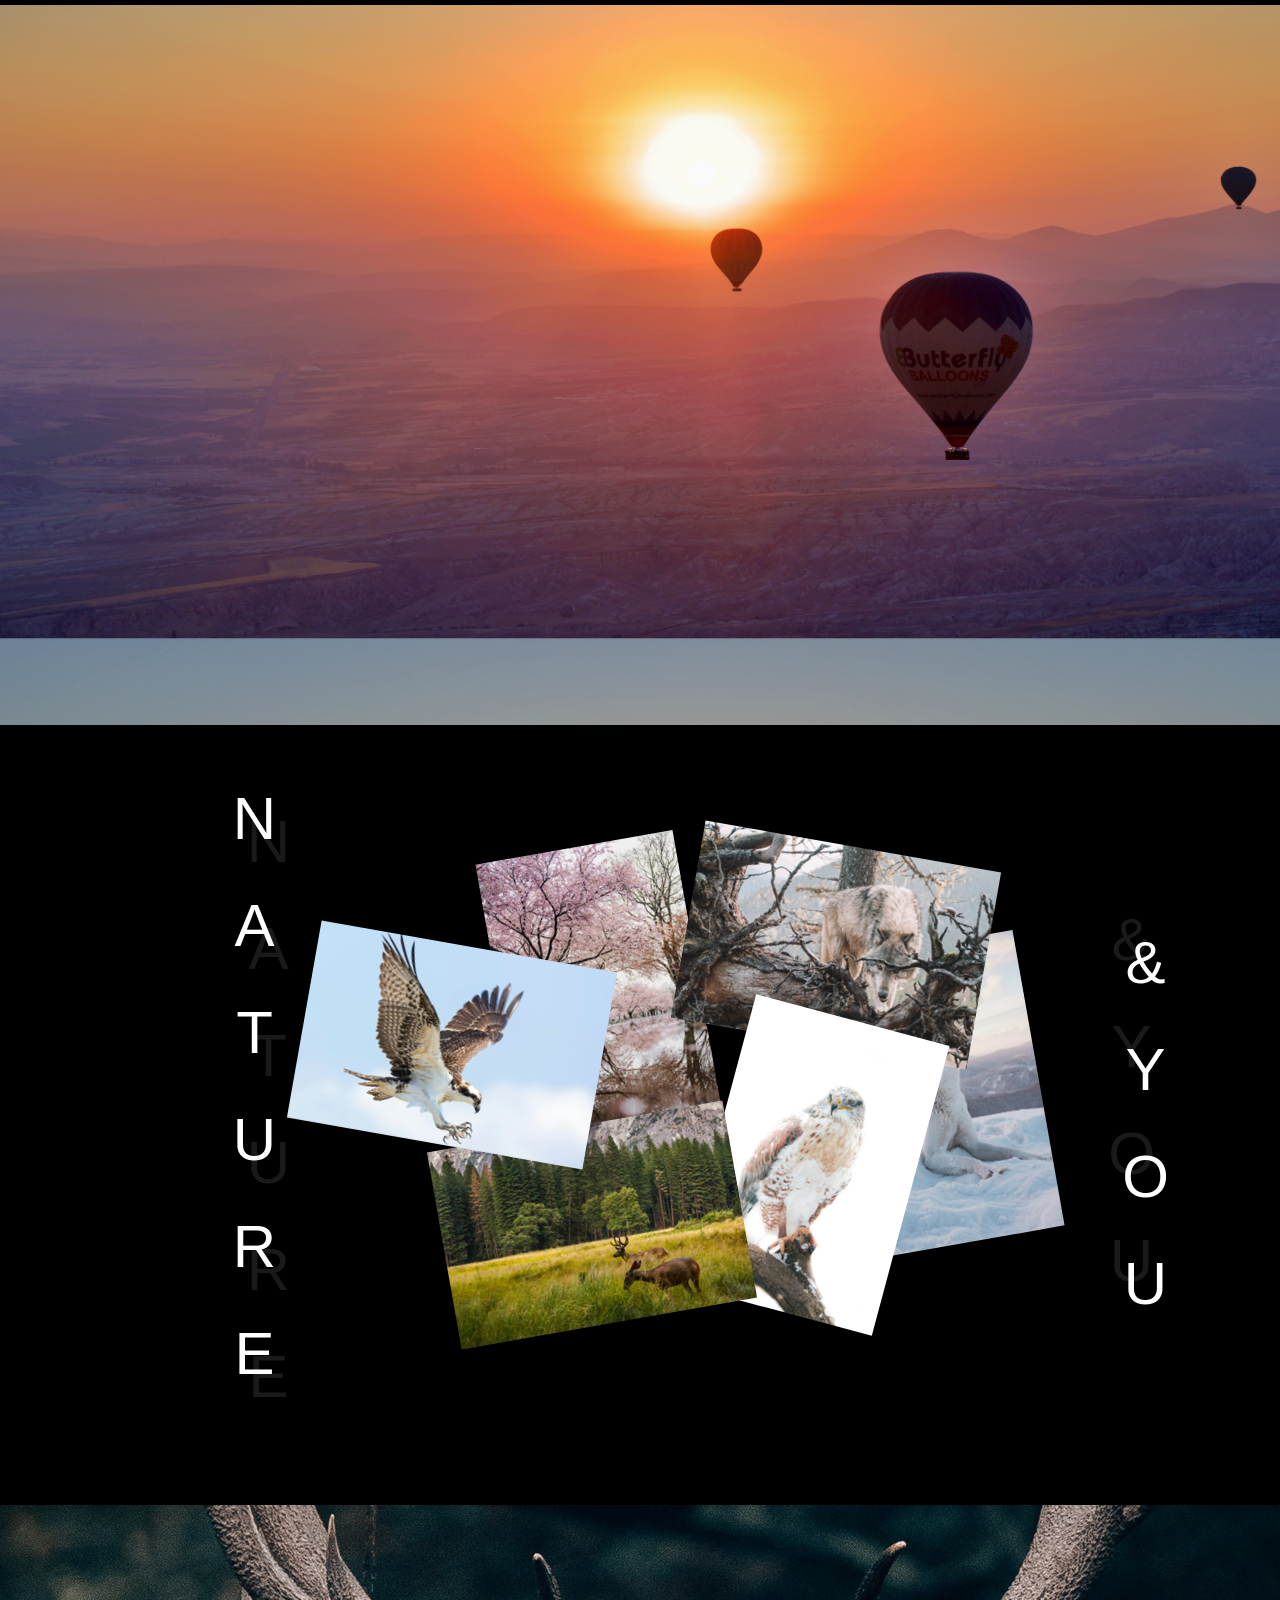
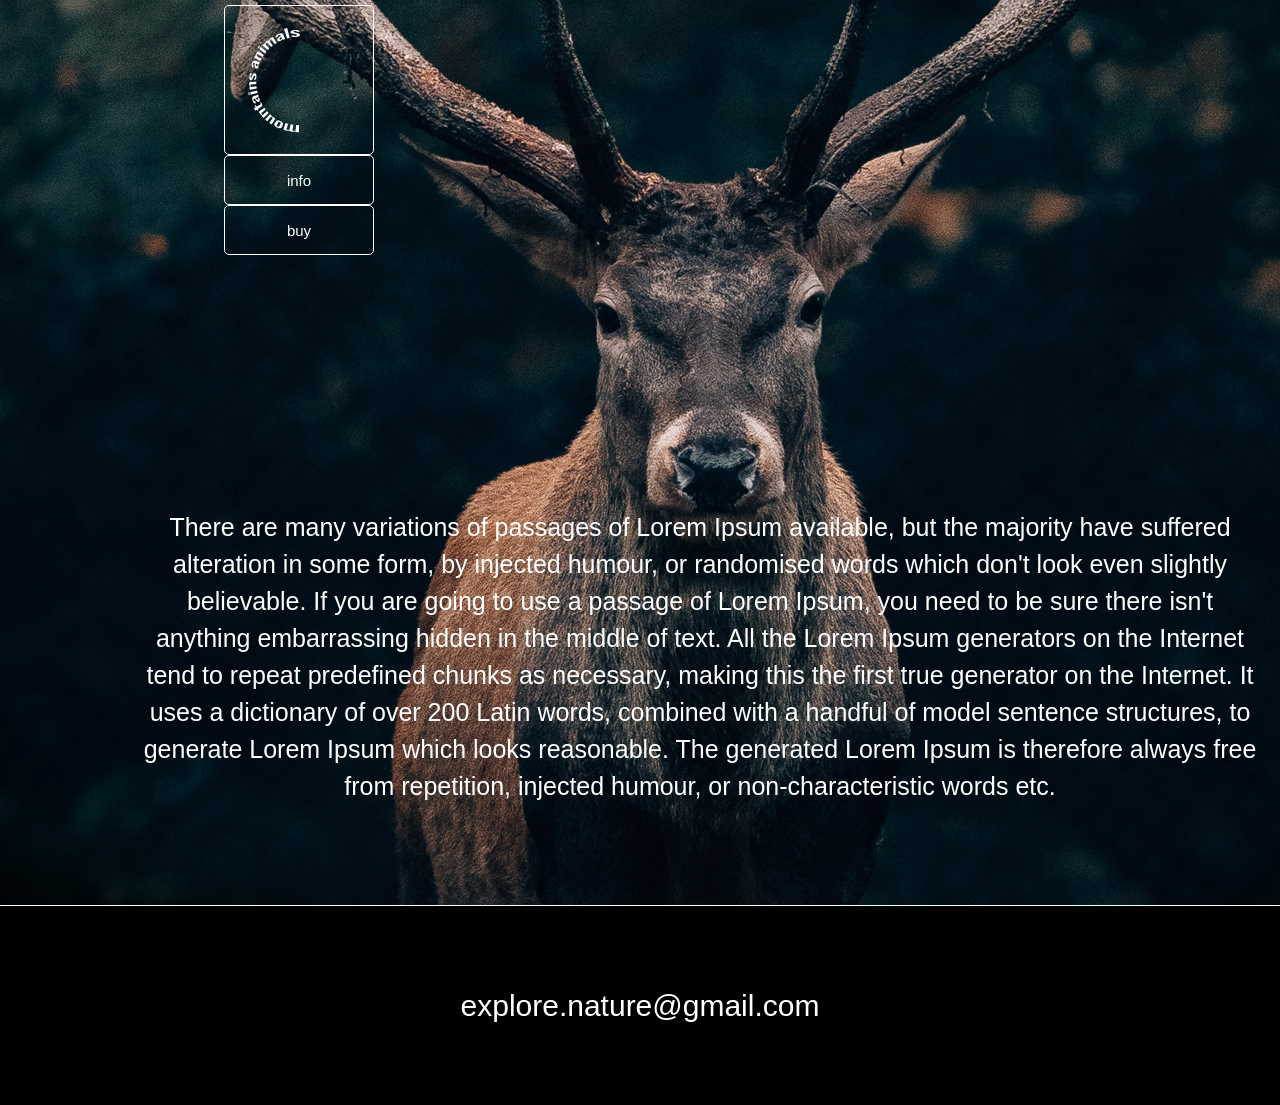
==== commit 5b681abe: "fix3" ====
--- a/parallax/index.html
+++ b/parallax/index.html
@@ -53,10 +53,9 @@
                 </div>
             </div>
         </div>
-        <div class="air">
-            <p>sdfsfsffs</p>
+        <div id="air" class="air">
         </div>
-        <div class="photos">
+        <div class="photos" id="photos">
             <p id="nature">nature</p>
             <p id="nature2">nature</p>
             <div class="items">
@@ -78,7 +77,6 @@
             </div>
             <button class="btn-info">info</button>
             <button class="btn-buy">buy</button>
-           <img src="big-photo2.jpg" id="big-photo">
             <p class="photo-text" id="photo-text">There are many variations of passages of Lorem Ipsum available, but the majority have suffered alteration in some form, by injected humour, or randomised words which don't look even slightly believable. If you are going to use a passage of Lorem Ipsum, you need to be sure there isn't anything embarrassing hidden in the middle of text. All the Lorem Ipsum generators on the Internet tend to repeat predefined chunks as necessary, making this the first true generator on the Internet. It uses a dictionary of over 200 Latin words, combined with a handful of model sentence structures, to generate Lorem Ipsum which looks reasonable. The generated Lorem Ipsum is therefore always free from repetition, injected humour, or non-characteristic words etc.</p>
         </div>
         <div class="footer" id="footer">
--- a/parallax/style.css
+++ b/parallax/style.css
@@ -10,6 +10,15 @@
 @keyframes slideInFromBottom {
     0% {
         transform: translateY(50%);
+    }
+    100% {
+        transform: translateY(0);
+    }
+}
+
+@keyframes slideInFromBottomAir {
+    0% {
+        transform: translateY(-100%);
     }
     100% {
         transform: translateY(0);
@@ -52,32 +61,28 @@
         transform: rotate(-45deg);
         left: 45%;
         top: 50px;
+        opacity: 0.5;
     }
     100% {
         left: 49%;
         top: -20px;
         transform: rotate(10deg);
-    }
-}
-
-@keyframes rotateAnimation1_hover {
-    0% {
-        transform: rotate(0deg);
-    }
-    100% {
-        transform: rotate(-10deg);
-    }
-}
+        opacity: 1;
+    }
+}
+
 @keyframes rotateAnimation2 {
     0% {
         left: 47%;
         bottom: 155px;
         transform: rotate(45deg);
+        opacity: 0.5;
     }
     100% {
         left: 51%;
         bottom: 50px;
         transform: rotate(15deg);
+        opacity: 1;
     }
 }
 
@@ -86,11 +91,13 @@
         right: 45%;
         top: 50px;
         transform: rotate(-45deg);
+        opacity: 0.5;
     }
     100% {
         right: 50%;
         top: -20px;
         transform: rotate(-10deg);
+        opacity: 1;
     }
 }
 
@@ -99,11 +106,13 @@
         right: 42%;
         bottom: 155px;
         transform: rotate(-45deg);
+        opacity: 0.5;
     }
     100% {
         right: 47%;
         bottom: 40px;
         transform: rotate(-10deg);
+        opacity: 1;
     }
 }
 
@@ -112,11 +121,13 @@
         right: 40%;
         top: 80px;
         transform: rotate(45deg);
+        opacity: 0.5;
     }
     100% {
         right: 57%;
         top: 80px;
         transform: rotate(10deg);
+        opacity: 1;
     }
 }
 
@@ -125,11 +136,13 @@
         left: 40%;
         bottom: 120px;
         transform: rotate(55deg);
+        opacity: 0.5;
     }
     100% {
         left: 60%;
         bottom: 120px;
         transform: rotate(-10deg);
+        opacity: 1;
     }
 }
 
@@ -198,8 +211,8 @@
 }
 
 .social {
-    position: fixed;
-    bottom: 50%;
+    position: absolute;
+    top: 400px;
     right: 5%;
     transform: translateY(-50%);
     z-index: 100;
@@ -220,7 +233,7 @@
 }
 
 #balloon {
-    width: fit-content;
+    width: 400px;
     position: absolute;
     left: 10%;
     object-fit: cover;
@@ -230,7 +243,7 @@
 }
 
 #balloons {
-    width: fit-content;
+    width: 350px;
     position: absolute;
     right: 10%;
     object-fit: cover;
@@ -239,13 +252,23 @@
     transition: top 2s ease 0s;
 }
 
+.air {
+    width: 100%;
+    min-height: 80vh;
+    color: white;
+    z-index: 20;
+    background-image: url("./bg_air.jpg");
+    background-position: center -300px;
+    background-size: cover;
+}
+
 #bg1 {
     position: absolute;
     height: 100vh;
     object-fit: cover;
     z-index: 2;
     transition: top;
-    width: min-content;
+    width: inherit;
 }
 
 #title {
@@ -321,31 +344,19 @@
     animation-fill-mode: forwards;
 }
 
-.air {
-    position: relative;
-    height: 1200px;
-    width: 100%;
-    background-color: darkgrey;
-    z-index: 10;
-}
-
 .photos {
-    height: 60vh;
+    height: auto;
     width: 100%;
     background-color: black;
     text-align: center;
     position: relative;
     z-index: 20;
-    padding-top: 10%;
+    padding: 10% 0;
 }
 
 .items {
     position: relative;
     height: 500px;
-}
-
-.items:hover {
-
 }
 
 #nature, #you, #nature2, #you2 {
@@ -389,29 +400,20 @@
     top: 50px;
     left: 45%;
     z-index: 4;
+    opacity: 0.5;
     transform: rotate(-45deg);
-    animation-duration: 0.9s;
-    animation-fill-mode: forwards;
-    cursor: pointer;
-}
-
-/*.photo1_hover:hover {*/
-/*    animation-name: rotateAnimation1_hover;*/
-/*    animation-duration: 0.9s;*/
-/*    animation-fill-mode: forwards;*/
-/*}*/
-
-/*.photo1_hover:hover #photo1 {*/
-/*    z-index: 1000;*/
-/*}*/
+    animation-duration: 1s;
+    animation-fill-mode: forwards;
+}
 
 #photo2 {
     position: absolute;
     left: 47%;
     bottom: 155px;
+    opacity: 0.5;
     z-index: 4;
     transform: rotate(45deg);
-    animation-duration: 0.9s;
+    animation-duration: 0.5s;
     animation-fill-mode: forwards;
 }
 
@@ -420,8 +422,9 @@
     right: 45%;
     z-index: 3;
     transform: rotate(-45deg);
-    animation-duration: 0.9s;
-    animation-fill-mode: forwards;
+    animation-duration: 0.8s;
+    animation-fill-mode: forwards;
+    opacity: 0.5;
 }
 
 #photo4 {
@@ -429,7 +432,8 @@
     right: 40%;
     z-index: 4;
     transform: rotate(-45deg);
-    animation-duration: 0.9s;
+    animation-duration: 1.5s;
+    opacity: 0.5;
     animation-fill-mode: forwards;
 }
 
@@ -440,6 +444,7 @@
     transform: rotate(45deg);
     animation-duration: 0.9s;
     animation-fill-mode: forwards;
+    opacity: 0.5;
 }
 
 #photo6 {
@@ -449,18 +454,19 @@
     transform: rotate(-45deg);
     animation-duration: 0.9s;
     animation-fill-mode: forwards;
+    opacity: 0.5;
 }
 
 .photo {
-    height: 2000px;
-    width: 100%;
-    max-width: 100vw;
-    background-color: black;
+    height: 1000px;
+    width: 100%;
     text-align: center;
     position: relative;
     z-index: 20;
     display: flex;
     justify-content: center;
+    background-image: url("./big-photo2.jpg");
+    background-position: center -500px;
 }
 
 .textRotate {
@@ -477,7 +483,7 @@
     height: 50px;
     position: absolute;
     font-size: 15px;
-    top: 20%;
+    top: 25%;
     left: 16%;
     border-radius: 5px;
     border: 1px solid white;
@@ -490,7 +496,7 @@
     height: 50px;
     font-size: 15px;
     position: absolute;
-    top: 25%;
+    top: 30%;
     left: 16%;
     border-radius: 5px;
     border: 1px solid white;
@@ -539,9 +545,14 @@
     opacity: 0;
     animation-fill-mode: forwards;
     animation-duration: 1s;
+    border-top: 1px solid white;
 }
 
 .footer-text {
     color: white;
     font-size: 30px;
+}
+
+.hide {
+    display: none;
 }
